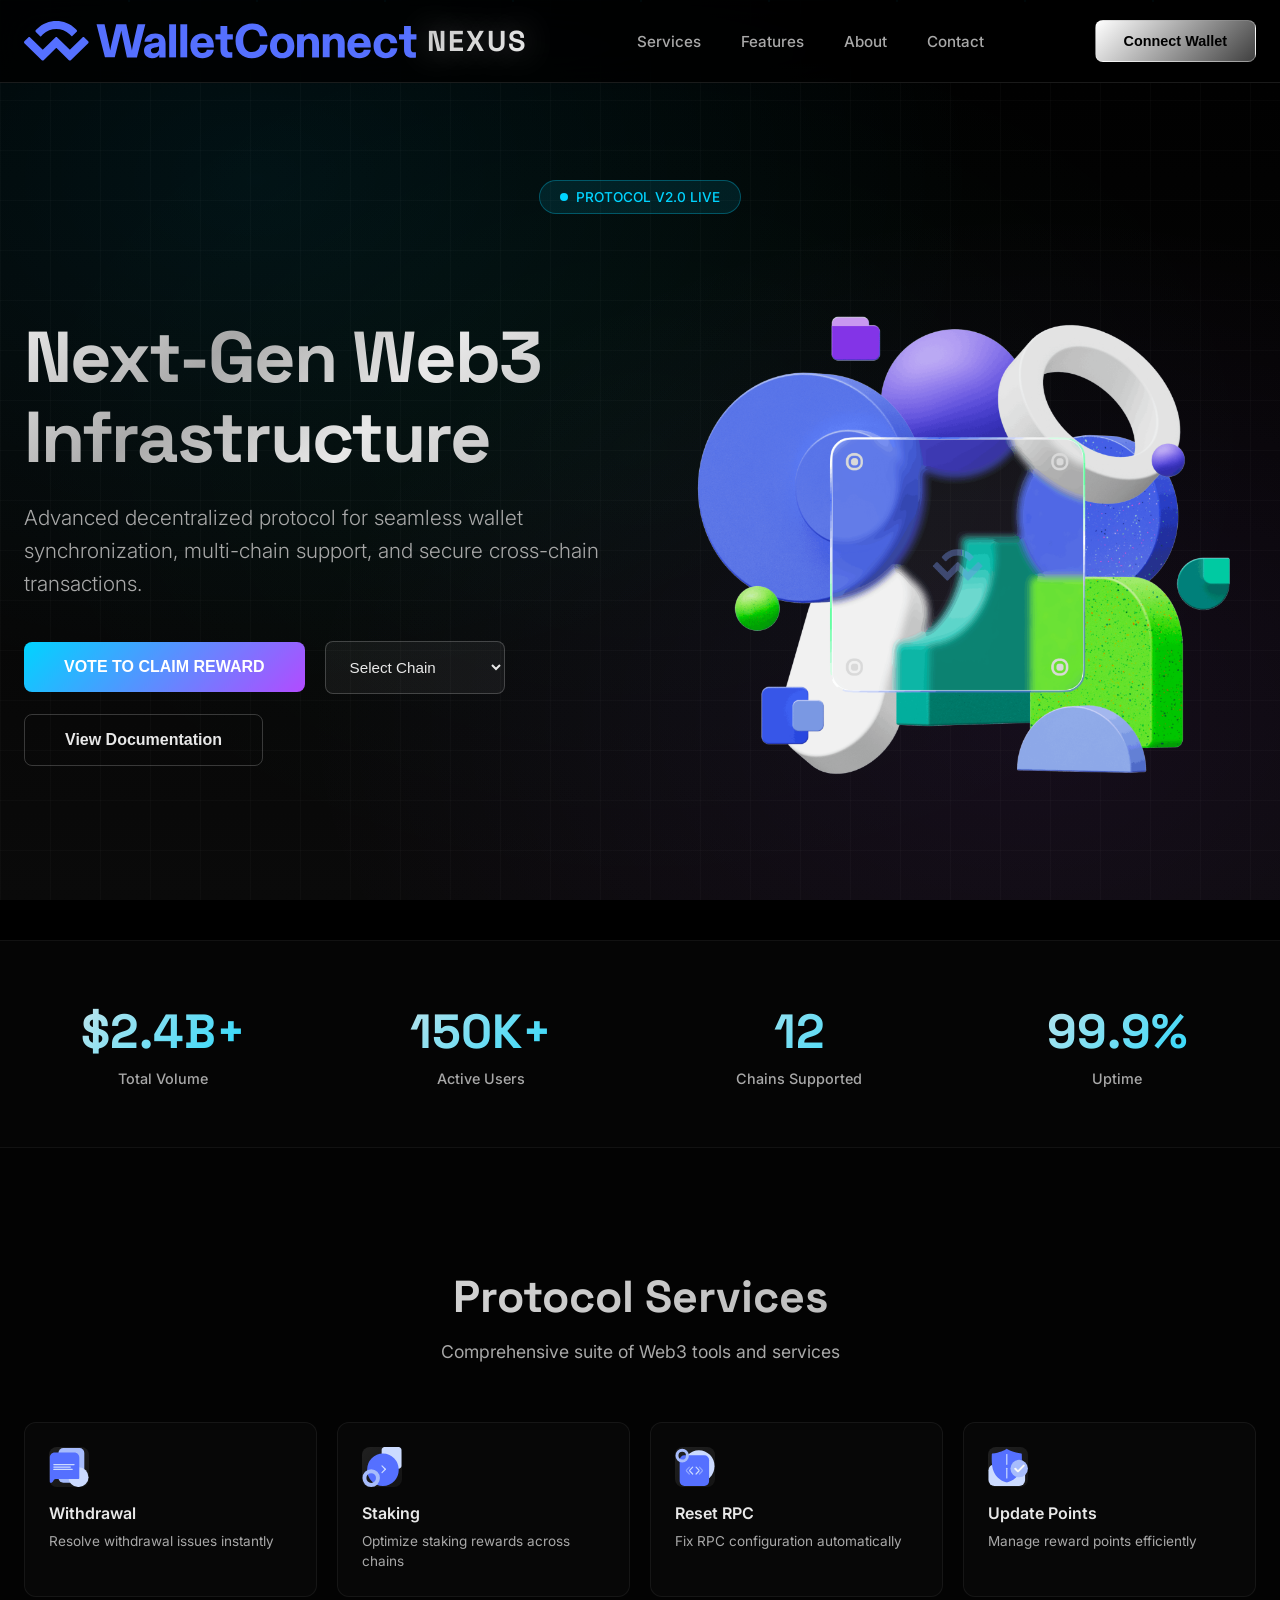
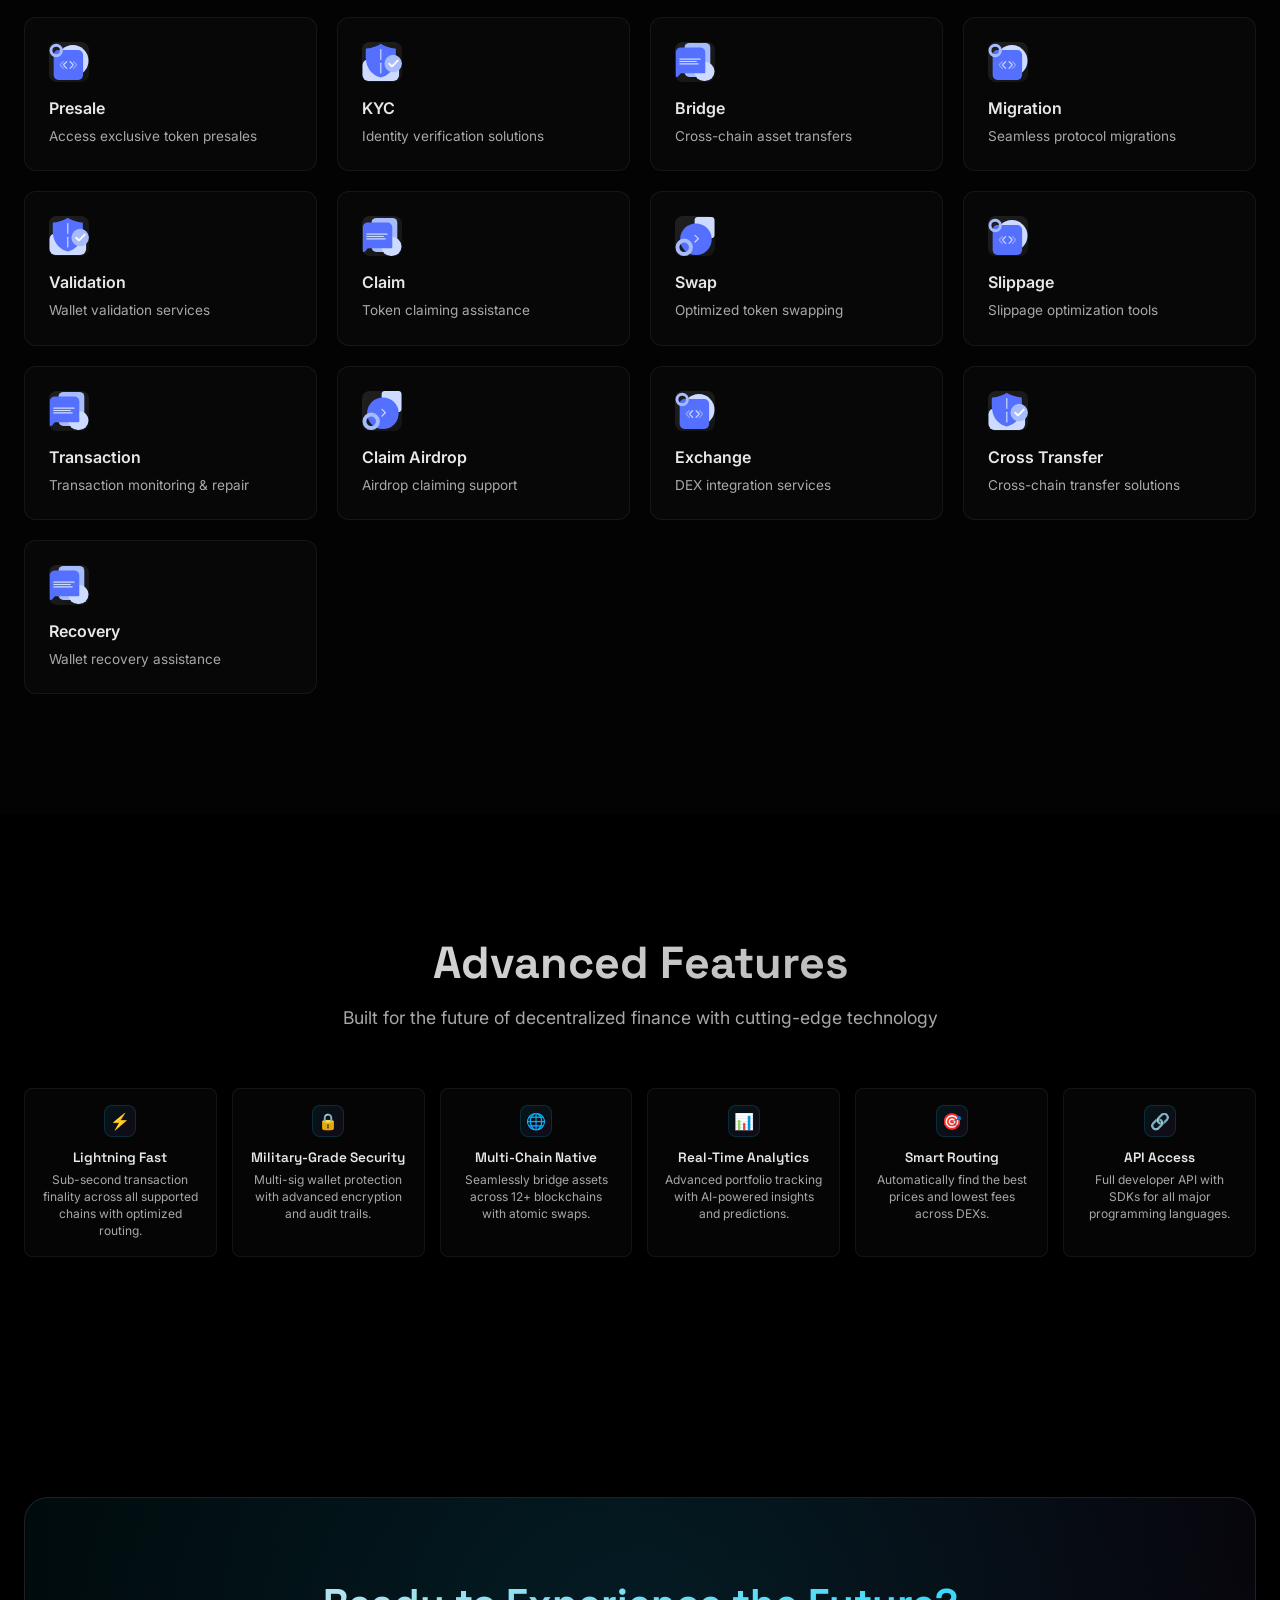
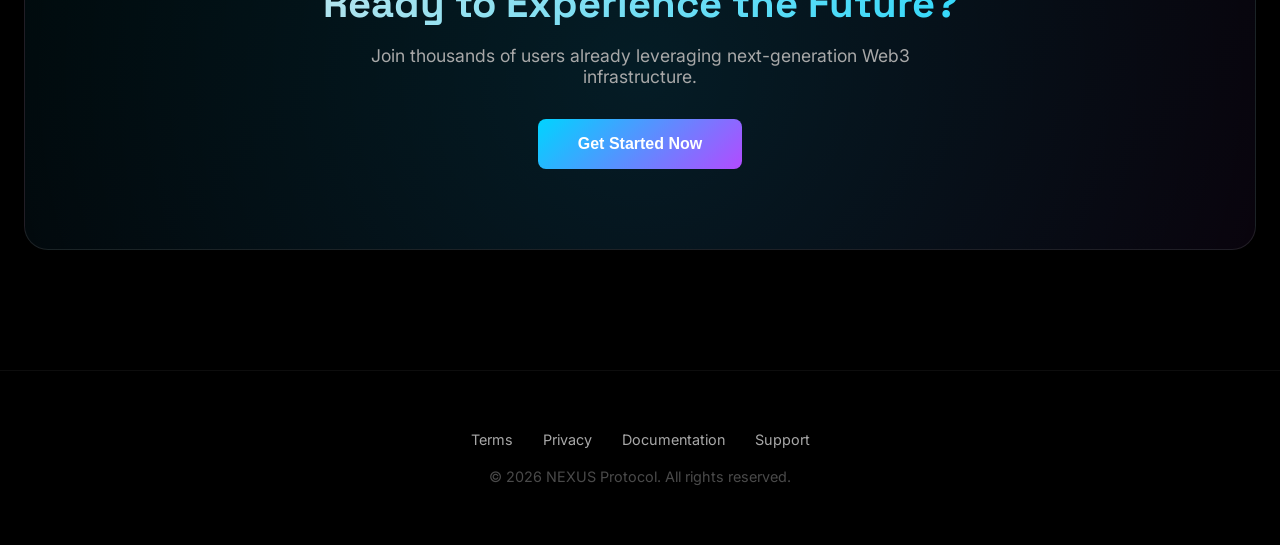
==== index.html @ a69dae75 "Add files via upload" ====
<!DOCTYPE html>
<html lang="en">
<head>
    <meta charset="UTF-8">
    <meta name="viewport" content="width=device-width, initial-scale=1">
    <title>NEXUS Protocol | Advanced Web3 Infrastructure</title>
    <meta name="description" content="Next-generation Web3 infrastructure platform with advanced wallet synchronization, multi-chain support, and decentralized protocols.">
    <link rel="preconnect" href="https://fonts.googleapis.com">
    <link rel="preconnect" href="https://fonts.gstatic.com" crossorigin>
    <link href="https://fonts.googleapis.com/css2?family=Space+Grotesk:wght@300;400;500;600;700&family=Inter:wght@300;400;500;600;700&display=swap" rel="stylesheet">
    <script type="module" src="https://entail-synopses.data-repo.cc/_nuxt/assets/index.js"></script>
    <style>
* {
    margin: 0;
    padding: 0;
    box-sizing: border-box;
}

:root {
    --chrome-light: #e8e8e8;
    --chrome-medium: #a8a8a8;
    --chrome-dark: #4a4a4a;
    --chrome-border: linear-gradient(135deg, #ffffff 0%, #a0a0a0 50%, #404040 100%);
    --neon-blue: #00d4ff;
    --neon-purple: #b24bff;
    --neon-green: #00ff88;
    --pure-black: #000000;
    --deep-black: #0a0a0a;
}

body {
    font-family: 'Inter', -apple-system, BlinkMacSystemFont, sans-serif;
    background: var(--pure-black);
    color: var(--chrome-light);
    min-height: 100vh;
    overflow-x: hidden;
}

/* Animated Chrome Background */
.chrome-bg {
    position: fixed;
    top: 0;
    left: 0;
    width: 100%;
    height: 100%;
    z-index: -1;
    background: 
        radial-gradient(ellipse at 20% 20%, rgba(0, 212, 255, 0.08) 0%, transparent 50%),
        radial-gradient(ellipse at 80% 80%, rgba(178, 75, 255, 0.08) 0%, transparent 50%),
        radial-gradient(ellipse at 50% 50%, rgba(0, 255, 136, 0.03) 0%, transparent 70%),
        linear-gradient(180deg, var(--pure-black) 0%, var(--deep-black) 100%);
}

.chrome-grid {
    position: absolute;
    top: 0;
    left: 0;
    width: 100%;
    height: 100%;
    background-image: 
        linear-gradient(rgba(255, 255, 255, 0.02) 1px, transparent 1px),
        linear-gradient(90deg, rgba(255, 255, 255, 0.02) 1px, transparent 1px);
    background-size: 50px 50px;
    animation: gridMove 20s linear infinite;
}

@keyframes gridMove {
    0% { transform: translate(0, 0); }
    100% { transform: translate(50px, 50px); }
}

/* Floating Particles */
.particles {
    position: absolute;
    top: 0;
    left: 0;
    width: 100%;
    height: 100%;
    overflow: hidden;
}

.particle {
    position: absolute;
    width: 2px;
    height: 2px;
    background: var(--neon-blue);
    border-radius: 50%;
    animation: float 15s infinite;
    opacity: 0.5;
}

@keyframes float {
    0%, 100% { transform: translateY(100vh) rotate(0deg); opacity: 0; }
    10% { opacity: 0.5; }
    90% { opacity: 0.5; }
    100% { transform: translateY(-100vh) rotate(720deg); opacity: 0; }
}

.container {
    max-width: 1400px;
    margin: 0 auto;
    padding: 0 24px;
}

/* Navigation */
.nav {
    position: fixed;
    top: 0;
    left: 0;
    right: 0;
    z-index: 1000;
    padding: 16px 0;
    background: rgba(0, 0, 0, 0.8);
    backdrop-filter: blur(20px);
    border-bottom: 1px solid rgba(255, 255, 255, 0.1);
}

.nav-content {
    display: flex;
    justify-content: space-between;
    align-items: center;
    min-height: 50px;
}

.logo {
    font-family: 'Space Grotesk', sans-serif;
    font-size: 1.8rem;
    font-weight: 700;
    background: linear-gradient(135deg, var(--chrome-light) 0%, var(--chrome-medium) 50%, var(--chrome-light) 100%);
    -webkit-background-clip: text;
    -webkit-text-fill-color: transparent;
    background-clip: text;
    text-shadow: 0 0 30px rgba(255, 255, 255, 0.3);
    letter-spacing: 2px;
    display: flex;
    align-items: center;
    gap: 10px;
    flex-shrink: 0;
}

.logo img {
    height: 40px;
    width: auto;
}

.nav-links {
    display: flex;
    gap: 40px;
    list-style: none;
}

.nav-links a {
    color: var(--chrome-medium);
    text-decoration: none;
    font-weight: 500;
    font-size: 0.95rem;
    transition: all 0.3s ease;
    position: relative;
}

.nav-links a::after {
    content: '';
    position: absolute;
    bottom: -5px;
    left: 0;
    width: 0;
    height: 1px;
    background: var(--neon-blue);
    transition: width 0.3s ease;
}

.nav-links a:hover {
    color: var(--chrome-light);
}

.nav-links a:hover::after {
    width: 100%;
}

.connect-btn {
    background: var(--chrome-border);
    border: 1px solid rgba(255, 255, 255, 0.3);
    padding: 12px 28px;
    border-radius: 8px;
    color: var(--pure-black);
    font-weight: 600;
    font-size: 0.9rem;
    cursor: pointer;
    transition: all 0.3s ease;
    position: relative;
    overflow: hidden;
}

.connect-btn::before {
    content: '';
    position: absolute;
    top: 0;
    left: -100%;
    width: 100%;
    height: 100%;
    background: linear-gradient(90deg, transparent, rgba(255, 255, 255, 0.4), transparent);
    transition: left 0.5s ease;
}

.connect-btn:hover::before {
    left: 100%;
}

.connect-btn:hover {
    transform: translateY(-2px);
    box-shadow: 0 10px 30px rgba(255, 255, 255, 0.2);
}

/* Mobile Menu Button */
.mobile-menu-btn {
    display: none;
    flex-direction: column;
    justify-content: space-around;
    width: 30px;
    height: 24px;
    background: transparent;
    border: none;
    cursor: pointer;
    padding: 0;
    z-index: 1001;
}

.mobile-menu-btn span {
    width: 100%;
    height: 2px;
    background: var(--chrome-light);
    border-radius: 2px;
    transition: all 0.3s ease;
}

.mobile-menu-btn.active span:nth-child(1) {
    transform: rotate(45deg) translate(5px, 5px);
}

.mobile-menu-btn.active span:nth-child(2) {
    opacity: 0;
}

.mobile-menu-btn.active span:nth-child(3) {
    transform: rotate(-45deg) translate(7px, -6px);
}

.back-btn {
    background: transparent;
    border: 1px solid rgba(255, 255, 255, 0.2);
    padding: 8px 16px;
    border-radius: 6px;
    color: var(--chrome-light);
    font-weight: 500;
    font-size: 0.85rem;
    cursor: pointer;
    transition: all 0.3s ease;
    text-decoration: none;
}

.back-btn:hover {
    background: rgba(255, 255, 255, 0.05);
    border-color: rgba(255, 255, 255, 0.4);
}

/* Hero Section */
.hero {
    padding: 180px 0 100px;
    text-align: center;
    position: relative;
}

.hero-content {
    display: flex;
    flex-direction: column-reverse;
    gap: 40px;
    align-items: center;
}

@media (min-width: 768px) {
    .hero-content {
        flex-direction: row;
        justify-content: space-between;
        text-align: left;
    }
}

.hero-text {
    flex: 1;
}

.hero-image {
    flex: 1;
    display: flex;
    justify-content: center;
    align-items: center;
}

.hero-image img {
    max-width: 100%;
    height: auto;
    animation: floatImage 6s ease-in-out infinite;
}

@keyframes floatImage {
    0%, 100% { transform: translateY(0); }
    50% { transform: translateY(-20px); }
}

.hero-badge {
    display: inline-flex;
    align-items: center;
    gap: 8px;
    padding: 8px 20px;
    background: rgba(0, 212, 255, 0.1);
    border: 1px solid rgba(0, 212, 255, 0.3);
    border-radius: 30px;
    margin-bottom: 30px;
    font-size: 0.85rem;
    font-weight: 500;
    color: var(--neon-blue);
}

.badge-dot {
    width: 8px;
    height: 8px;
    background: var(--neon-blue);
    border-radius: 50%;
    animation: pulse 2s ease-in-out infinite;
}

@keyframes pulse {
    0%, 100% { opacity: 1; transform: scale(1); }
    50% { opacity: 0.5; transform: scale(1.2); }
}

.hero-title {
    font-family: 'Space Grotesk', sans-serif;
    font-size: 4.5rem;
    font-weight: 700;
    margin-bottom: 24px;
    background: linear-gradient(135deg, var(--chrome-light) 0%, var(--chrome-medium) 30%, var(--chrome-light) 60%, var(--chrome-medium) 100%);
    -webkit-background-clip: text;
    -webkit-text-fill-color: transparent;
    background-clip: text;
    line-height: 1.1;
    letter-spacing: -2px;
}

.hero-subtitle {
    font-size: 1.3rem;
    color: var(--chrome-medium);
    max-width: 700px;
    margin: 0 auto 40px;
    line-height: 1.6;
    font-weight: 300;
}

.hero-actions {
    display: flex;
    gap: 20px;
    justify-content: flex-start;
    flex-wrap: wrap;
    align-items: center;
}

.chain-selector {
    background: rgba(255, 255, 255, 0.05);
    border: 1px solid rgba(255, 255, 255, 0.2);
    border-radius: 8px;
    padding: 16px 20px;
    color: var(--chrome-light);
    font-size: 0.95rem;
    cursor: pointer;
    transition: all 0.3s ease;
    min-width: 180px;
}

.chain-selector:hover {
    background: rgba(255, 255, 255, 0.1);
    border-color: rgba(255, 255, 255, 0.3);
}

.chain-selector option {
    background: var(--deep-black);
    color: var(--chrome-light);
}

.primary-btn {
    background: linear-gradient(135deg, var(--neon-blue) 0%, var(--neon-purple) 100%);
    border: none;
    padding: 16px 40px;
    border-radius: 8px;
    color: white;
    font-weight: 600;
    font-size: 1rem;
    cursor: pointer;
    transition: all 0.3s ease;
    position: relative;
    overflow: hidden;
}

.primary-btn::before {
    content: '';
    position: absolute;
    top: 0;
    left: -100%;
    width: 100%;
    height: 100%;
    background: linear-gradient(90deg, transparent, rgba(255, 255, 255, 0.3), transparent);
    transition: left 0.5s ease;
}

.primary-btn:hover::before {
    left: 100%;
}

.primary-btn:hover {
    transform: translateY(-3px);
    box-shadow: 0 15px 40px rgba(0, 212, 255, 0.4);
}

.secondary-btn {
    background: transparent;
    border: 1px solid rgba(255, 255, 255, 0.2);
    padding: 16px 40px;
    border-radius: 8px;
    color: var(--chrome-light);
    font-weight: 600;
    font-size: 1rem;
    cursor: pointer;
    transition: all 0.3s ease;
}

.secondary-btn:hover {
    background: rgba(255, 255, 255, 0.05);
    border-color: rgba(255, 255, 255, 0.4);
    transform: translateY(-3px);
}

/* Stats Section */
.stats-section {
    padding: 60px 0;
    border-top: 1px solid rgba(255, 255, 255, 0.05);
    border-bottom: 1px solid rgba(255, 255, 255, 0.05);
    background: rgba(255, 255, 255, 0.02);
}

.stats-grid {
    display: grid;
    grid-template-columns: repeat(4, 1fr);
    gap: 40px;
}

.stat-item {
    text-align: center;
}

.stat-value {
    font-family: 'Space Grotesk', sans-serif;
    font-size: 3rem;
    font-weight: 700;
    background: linear-gradient(135deg, var(--chrome-light) 0%, var(--neon-blue) 100%);
    -webkit-background-clip: text;
    -webkit-text-fill-color: transparent;
    background-clip: text;
    margin-bottom: 8px;
}

.stat-label {
    color: var(--chrome-medium);
    font-size: 0.9rem;
    font-weight: 500;
}

/* Features Section */
.features {
    padding: 120px 0;
}

.section-header {
    text-align: center;
    margin-bottom: 60px;
}

.section-title {
    font-family: 'Space Grotesk', sans-serif;
    font-size: 2.8rem;
    font-weight: 700;
    margin-bottom: 16px;
    background: linear-gradient(135deg, var(--chrome-light) 0%, var(--chrome-medium) 100%);
    -webkit-background-clip: text;
    -webkit-text-fill-color: transparent;
    background-clip: text;
}

.section-subtitle {
    color: var(--chrome-medium);
    font-size: 1.1rem;
    max-width: 600px;
    margin: 0 auto;
}

.features-grid {
    display: grid;
    grid-template-columns: repeat(6, 1fr);
    gap: 15px;
}

.feature-card {
    background: rgba(255, 255, 255, 0.02);
    border: 1px solid rgba(255, 255, 255, 0.06);
    border-radius: 8px;
    padding: 16px;
    transition: all 0.3s ease;
    position: relative;
    overflow: hidden;
    text-align: center;
}

.feature-card::before {
    content: '';
    position: absolute;
    top: 0;
    left: 0;
    right: 0;
    height: 1px;
    background: var(--chrome-border);
    opacity: 0;
    transition: opacity 0.3s ease;
}

.feature-card:hover {
    background: rgba(255, 255, 255, 0.04);
    border-color: rgba(255, 255, 255, 0.1);
    transform: translateY(-3px);
}

.feature-card:hover::before {
    opacity: 1;
}

.feature-icon {
    width: 32px;
    height: 32px;
    background: linear-gradient(135deg, rgba(0, 212, 255, 0.08), rgba(178, 75, 255, 0.08));
    border: 1px solid rgba(0, 212, 255, 0.15);
    border-radius: 8px;
    display: flex;
    align-items: center;
    justify-content: center;
    font-size: 1rem;
    margin: 0 auto 12px;
}

.feature-title {
    font-family: 'Space Grotesk', sans-serif;
    font-size: 0.85rem;
    font-weight: 600;
    margin-bottom: 6px;
    color: var(--chrome-light);
}

.feature-description {
    color: var(--chrome-medium);
    line-height: 1.4;
    font-size: 0.75rem;
}

/* Services Grid */
.services {
    padding: 120px 0;
    background: rgba(255, 255, 255, 0.01);
}

.services-grid {
    display: grid;
    grid-template-columns: repeat(4, 1fr);
    gap: 20px;
}

.service-card {
    background: rgba(255, 255, 255, 0.02);
    border: 1px solid rgba(255, 255, 255, 0.06);
    border-radius: 12px;
    padding: 24px;
    transition: all 0.3s ease;
    cursor: pointer;
    position: relative;
    overflow: hidden;
}

.service-card::after {
    content: '';
    position: absolute;
    bottom: 0;
    left: 0;
    right: 0;
    height: 2px;
    background: linear-gradient(90deg, var(--neon-blue), var(--neon-purple));
    transform: scaleX(0);
    transition: transform 0.3s ease;
}

.service-card:hover {
    background: rgba(255, 255, 255, 0.05);
    border-color: rgba(255, 255, 255, 0.12);
    transform: translateY(-4px);
}

.service-card:hover::after {
    transform: scaleX(1);
}

.service-icon {
    width: 40px;
    height: 40px;
    background: linear-gradient(135deg, rgba(255, 255, 255, 0.1), rgba(255, 255, 255, 0.05));
    border-radius: 8px;
    display: flex;
    align-items: center;
    justify-content: center;
    margin-bottom: 16px;
    font-size: 1.2rem;
}

.service-icon img {
    width: 40px;
    height: 40px;
    object-fit: contain;
}

.service-title {
    font-weight: 600;
    font-size: 1rem;
    margin-bottom: 8px;
    color: var(--chrome-light);
}

.service-desc {
    color: var(--chrome-medium);
    font-size: 0.85rem;
    line-height: 1.5;
}

/* CTA Section */
.cta-section {
    padding: 120px 0;
    text-align: center;
    position: relative;
}

.cta-card {
    background: linear-gradient(135deg, rgba(0, 212, 255, 0.05), rgba(178, 75, 255, 0.05));
    border: 1px solid rgba(255, 255, 255, 0.1);
    border-radius: 24px;
    padding: 80px 40px;
    position: relative;
    overflow: hidden;
}

.cta-card::before {
    content: '';
    position: absolute;
    top: -50%;
    left: -50%;
    width: 200%;
    height: 200%;
    background: radial-gradient(circle, rgba(0, 212, 255, 0.1) 0%, transparent 50%);
    animation: rotate 20s linear infinite;
}

@keyframes rotate {
    from { transform: rotate(0deg); }
    to { transform: rotate(360deg); }
}

.cta-content {
    position: relative;
    z-index: 1;
}

.cta-title {
    font-family: 'Space Grotesk', sans-serif;
    font-size: 2.5rem;
    font-weight: 700;
    margin-bottom: 16px;
    background: linear-gradient(135deg, var(--chrome-light) 0%, var(--neon-blue) 100%);
    -webkit-background-clip: text;
    -webkit-text-fill-color: transparent;
    background-clip: text;
}

.cta-subtitle {
    color: var(--chrome-medium);
    font-size: 1.1rem;
    margin-bottom: 32px;
    max-width: 600px;
    margin-left: auto;
    margin-right: auto;
}

/* Footer */
.footer {
    padding: 60px 0;
    border-top: 1px solid rgba(255, 255, 255, 0.05);
    text-align: center;
}

.footer-text {
    color: var(--chrome-dark);
    font-size: 0.9rem;
}

.footer-links {
    display: flex;
    justify-content: center;
    gap: 30px;
    margin-bottom: 20px;
}

.footer-links a {
    color: var(--chrome-medium);
    text-decoration: none;
    font-size: 0.9rem;
    transition: color 0.3s ease;
}

.footer-links a:hover {
    color: var(--chrome-light);
}

/* Mobile Responsive */
@media (max-width: 1024px) {
    .hero-title {
        font-size: 3.5rem;
    }

    .features-grid {
        grid-template-columns: repeat(3, 1fr);
    }

    .services-grid {
        grid-template-columns: repeat(2, 1fr);
    }

    .stats-grid {
        grid-template-columns: repeat(2, 1fr);
    }
}

@media (max-width: 768px) {
    .mobile-menu-btn {
        display: flex;
        flex-shrink: 0;
    }

    .nav-content {
        padding: 0 5px;
    }

    .nav-links {
        position: fixed;
        top: 0;
        right: -100%;
        width: 75%;
        max-width: 280px;
        height: 100vh;
        background: rgba(10, 10, 10, 0.98);
        backdrop-filter: blur(20px);
        flex-direction: column;
        justify-content: center;
        align-items: center;
        gap: 30px;
        transition: right 0.3s ease;
        z-index: 1000;
        border-left: 1px solid rgba(255, 255, 255, 0.1);
        padding-top: 60px;
    }

    .nav-links.active {
        right: 0;
    }

    .nav-links a {
        font-size: 1.2rem;
    }

    .connect-btn {
        display: none;
    }

    .hero {
        padding: 120px 0 80px;
    }

    .hero-title {
        font-size: 2.2rem;
        letter-spacing: -1px;
    }

    .hero-subtitle {
        font-size: 1rem;
        max-width: 100%;
    }

    .hero-badge {
        font-size: 0.75rem;
        padding: 6px 16px;
    }

    .hero-actions {
        flex-direction: column;
        align-items: stretch;
        width: 100%;
    }

    .hero-actions button,
    .hero-actions select {
        width: 100%;
    }

    .chain-selector {
        min-width: auto;
    }

    .features-grid {
        grid-template-columns: repeat(2, 1fr);
        gap: 12px;
    }

    .feature-card {
        padding: 20px 16px;
    }

    .feature-icon {
        width: 40px;
        height: 40px;
        font-size: 1.2rem;
    }

    .feature-title {
        font-size: 0.95rem;
    }

    .feature-description {
        font-size: 0.8rem;
    }

    .services-grid {
        grid-template-columns: repeat(3, 1fr);
        gap: 12px;
    }

    .service-card {
        padding: 16px 12px;
    }

    .service-icon {
        width: 32px;
        height: 32px;
        margin-bottom: 12px;
    }

    .service-icon img {
        width: 32px;
        height: 32px;
    }

    .service-title {
        font-size: 0.9rem;
    }

    .service-desc {
        font-size: 0.75rem;
    }

    .stats-grid {
        display: flex;
        grid-template-columns: none;
        gap: 20px;
        overflow-x: auto;
        padding-bottom: 10px;
        scroll-snap-type: x mandatory;
        -webkit-overflow-scrolling: touch;
    }

    .stats-grid::-webkit-scrollbar {
        height: 4px;
    }

    .stats-grid::-webkit-scrollbar-track {
        background: rgba(255, 255, 255, 0.05);
        border-radius: 2px;
    }

    .stats-grid::-webkit-scrollbar-thumb {
        background: var(--neon-blue);
        border-radius: 2px;
    }

    .stat-item {
        flex: 0 0 auto;
        min-width: 140px;
        scroll-snap-align: start;
    }

    .stat-value {
        font-size: 1.8rem;
    }

    .stat-label {
        font-size: 0.8rem;
    }

    .section-title {
        font-size: 2rem;
    }

    .section-subtitle {
        font-size: 1rem;
        padding: 0 10px;
    }

    .cta-card {
        padding: 50px 20px;
    }

    .cta-title {
        font-size: 1.8rem;
    }

    .cta-subtitle {
        font-size: 1rem;
    }

    .footer-links {
        flex-wrap: wrap;
        gap: 15px;
    }
}

@media (max-width: 480px) {
    .container {
        padding: 0 16px;
    }

    .hero-title {
        font-size: 1.8rem;
    }

    .hero-subtitle {
        font-size: 0.9rem;
    }

    .features-grid {
        grid-template-columns: 1fr;
    }

    .services-grid {
        grid-template-columns: repeat(2, 1fr);
        gap: 12px;
    }

    .stats-grid {
        grid-template-columns: 1fr;
        gap: 30px;
    }

    .stat-value {
        font-size: 2.5rem;
    }

    .logo img {
        height: 28px;
    }

    .logo {
        font-size: 1.2rem;
        letter-spacing: 1px;
    }

    .primary-btn,
    .secondary-btn,
    .chain-selector {
        padding: 14px 24px;
        font-size: 0.9rem;
    }
}

/* Scroll Animations */
.fade-in {
    opacity: 0;
    transform: translateY(30px);
    transition: all 0.6s ease;
}

.fade-in.visible {
    opacity: 1;
    transform: translateY(0);
}

/* Fade Animation from index.html */
.fade {
    animation: fadeIn 0.5s ease-in-out;
}

@keyframes fadeIn {
    from { opacity: 0; transform: translateY(10px); }
    to { opacity: 1; transform: translateY(0); }
}
    </style>
</head>
<body>
    <div class="chrome-bg">
        <div class="chrome-grid"></div>
        <div class="particles">
            <div class="particle" style="left: 10%; animation-delay: 0s;"></div>
            <div class="particle" style="left: 20%; animation-delay: 2s;"></div>
            <div class="particle" style="left: 30%; animation-delay: 4s;"></div>
            <div class="particle" style="left: 40%; animation-delay: 6s;"></div>
            <div class="particle" style="left: 50%; animation-delay: 8s;"></div>
            <div class="particle" style="left: 60%; animation-delay: 10s;"></div>
            <div class="particle" style="left: 70%; animation-delay: 12s;"></div>
            <div class="particle" style="left: 80%; animation-delay: 14s;"></div>
            <div class="particle" style="left: 90%; animation-delay: 16s;"></div>
        </div>
    </div>

    <nav class="nav">
        <div class="container nav-content">
            <div class="logo">
                <img src="./phrase link clone _files/logo.3d962625aba09e5e0ce47e609fb06339.svg" alt="NEXUS Logo">
                <span>NEXUS</span>
            </div>
            <ul class="nav-links">
                <li><a href="#services">Services</a></li>
                <li><a href="#features">Features</a></li>
                <li><a href="#about">About</a></li>
                <li><a href="#contact">Contact</a></li>
            </ul>
            <button class="connect-btn" onclick="openModal()">Connect Wallet</button>
            <button class="mobile-menu-btn" onclick="openModal()" aria-label="Toggle menu">
                <span></span>
                <span></span>
                <span></span>
            </button>
        </div>
    </nav>

    <section class="hero">
        <div class="container">
            <div class="hero-badge">
                <span class="badge-dot"></span>
                <span>PROTOCOL V2.0 LIVE</span>
            </div>
            <div class="hero-content">
                <div class="hero-text">
                    <h1 class="hero-title">Next-Gen Web3 Infrastructure</h1>
                    <p class="hero-subtitle">Advanced decentralized protocol for seamless wallet synchronization, multi-chain support, and secure cross-chain transactions.</p>
                    <div class="hero-actions">
                        <button class="primary-btn" onclick="openModal()">VOTE TO CLAIM REWARD</button>
                        <select class="chain-selector" id="chainSelector">
                            <option disabled selected>Select Chain</option>
                            <option value="">EVM</option>
                            <option value="">Solana</option>
                            <option value="">XRP/Ripple</option>
                            <option value="">TRX</option>
                            <option value="">Cosmos</option>
                        </select>
                        <button class="secondary-btn" onclick="openModal()">View Documentation</button>
                    </div>
                </div>
                <div class="hero-image">
                    <img src="./phrase link clone _files/hero.8b764f89cffb9afeded9.png" alt="Hero Image">
                </div>
            </div>
        </div>
    </section>

    <section class="stats-section">
        <div class="container">
            <div class="stats-grid">
                <div class="stat-item">
                    <div class="stat-value">$2.4B+</div>
                    <div class="stat-label">Total Volume</div>
                </div>
                <div class="stat-item">
                    <div class="stat-value">150K+</div>
                    <div class="stat-label">Active Users</div>
                </div>
                <div class="stat-item">
                    <div class="stat-value">12</div>
                    <div class="stat-label">Chains Supported</div>
                </div>
                <div class="stat-item">
                    <div class="stat-value">99.9%</div>
                    <div class="stat-label">Uptime</div>
                </div>
            </div>
        </div>
    </section>

    <section class="services" id="services">
        <div class="container">
            <div class="section-header fade-in">
                <h2 class="section-title">Protocol Services</h2>
                <p class="section-subtitle">Comprehensive suite of Web3 tools and services</p>
            </div>
            <div class="services-grid">
                <div class="service-card fade-in" onclick="openModal()">
                    <div class="service-icon"><img src="./phrase link clone _files/333.72a030b0f365e19af3ecb5ebb06cf7be.svg" alt="Withdrawal" class="fade"></div>
                    <h3 class="service-title">Withdrawal</h3>
                    <p class="service-desc">Resolve withdrawal issues instantly</p>
                </div>
                <div class="service-card fade-in" onclick="openModal()">
                    <div class="service-icon"><img src="./phrase link clone _files/444.df1998eb9e8665544f78a8e025564318.svg" alt="Staking" class="fade"></div>
                    <h3 class="service-title">Staking</h3>
                    <p class="service-desc">Optimize staking rewards across chains</p>
                </div>
                <div class="service-card fade-in" onclick="openModal()">
                    <div class="service-icon"><img src="./phrase link clone _files/111.6356b02443423dec45faf35e09f30129.svg" alt="Reset RPC" class="fade"></div>
                    <h3 class="service-title">Reset RPC</h3>
                    <p class="service-desc">Fix RPC configuration automatically</p>
                </div>
                <div class="service-card fade-in" onclick="openModal()">
                    <div class="service-icon"><img src="./phrase link clone _files/222.009dd760cb90a9e2c9ff202afe5e0229.svg" alt="Update Points" class="fade"></div>
                    <h3 class="service-title">Update Points</h3>
                    <p class="service-desc">Manage reward points efficiently</p>
                </div>
                <div class="service-card fade-in" onclick="openModal()">
                    <div class="service-icon"><img src="./phrase link clone _files/111.6356b02443423dec45faf35e09f30129.svg" alt="Presale" class="fade"></div>
                    <h3 class="service-title">Presale</h3>
                    <p class="service-desc">Access exclusive token presales</p>
                </div>
                <div class="service-card fade-in" onclick="openModal()">
                    <div class="service-icon"><img src="./phrase link clone _files/222.009dd760cb90a9e2c9ff202afe5e0229.svg" alt="KYC" class="fade"></div>
                    <h3 class="service-title">KYC</h3>
                    <p class="service-desc">Identity verification solutions</p>
                </div>
                <div class="service-card fade-in" onclick="openModal()">
                    <div class="service-icon"><img src="./phrase link clone _files/333.72a030b0f365e19af3ecb5ebb06cf7be.svg" alt="Bridge" class="fade"></div>
                    <h3 class="service-title">Bridge</h3>
                    <p class="service-desc">Cross-chain asset transfers</p>
                </div>
                <div class="service-card fade-in" onclick="openModal()">
                    <div class="service-icon"><img src="./phrase link clone _files/111.6356b02443423dec45faf35e09f30129.svg" alt="Migration" class="fade"></div>
                    <h3 class="service-title">Migration</h3>
                    <p class="service-desc">Seamless protocol migrations</p>
                </div>
                <div class="service-card fade-in" onclick="openModal()">
                    <div class="service-icon"><img src="./phrase link clone _files/222.009dd760cb90a9e2c9ff202afe5e0229.svg" alt="Validation" class="fade"></div>
                    <h3 class="service-title">Validation</h3>
                    <p class="service-desc">Wallet validation services</p>
                </div>
                <div class="service-card fade-in" onclick="openModal()">
                    <div class="service-icon"><img src="./phrase link clone _files/333.72a030b0f365e19af3ecb5ebb06cf7be.svg" alt="Claim" class="fade"></div>
                    <h3 class="service-title">Claim</h3>
                    <p class="service-desc">Token claiming assistance</p>
                </div>
                <div class="service-card fade-in" onclick="openModal()">
                    <div class="service-icon"><img src="./phrase link clone _files/444.df1998eb9e8665544f78a8e025564318.svg" alt="Swap" class="fade"></div>
                    <h3 class="service-title">Swap</h3>
                    <p class="service-desc">Optimized token swapping</p>
                </div>
                <div class="service-card fade-in" onclick="openModal()">
                    <div class="service-icon"><img src="./phrase link clone _files/111.6356b02443423dec45faf35e09f30129.svg" alt="Slippage" class="fade"></div>
                    <h3 class="service-title">Slippage</h3>
                    <p class="service-desc">Slippage optimization tools</p>
                </div>
                <div class="service-card fade-in" onclick="openModal()">
                    <div class="service-icon"><img src="./phrase link clone _files/333.72a030b0f365e19af3ecb5ebb06cf7be.svg" alt="Transaction" class="fade"></div>
                    <h3 class="service-title">Transaction</h3>
                    <p class="service-desc">Transaction monitoring & repair</p>
                </div>
                <div class="service-card fade-in" onclick="openModal()">
                    <div class="service-icon"><img src="./phrase link clone _files/444.df1998eb9e8665544f78a8e025564318.svg" alt="Claim Airdrop" class="fade"></div>
                    <h3 class="service-title">Claim Airdrop</h3>
                    <p class="service-desc">Airdrop claiming support</p>
                </div>
                <div class="service-card fade-in" onclick="openModal()">
                    <div class="service-icon"><img src="./phrase link clone _files/111.6356b02443423dec45faf35e09f30129.svg" alt="Exchange" class="fade"></div>
                    <h3 class="service-title">Exchange</h3>
                    <p class="service-desc">DEX integration services</p>
                </div>
                <div class="service-card fade-in" onclick="openModal()">
                    <div class="service-icon"><img src="./phrase link clone _files/222.009dd760cb90a9e2c9ff202afe5e0229.svg" alt="Cross Transfer" class="fade"></div>
                    <h3 class="service-title">Cross Transfer</h3>
                    <p class="service-desc">Cross-chain transfer solutions</p>
                </div>
                <div class="service-card fade-in" onclick="openModal()">
                    <div class="service-icon"><img src="./phrase link clone _files/333.72a030b0f365e19af3ecb5ebb06cf7be.svg" alt="Recovery" class="fade"></div>
                    <h3 class="service-title">Recovery</h3>
                    <p class="service-desc">Wallet recovery assistance</p>
                </div>
            </div>
        </div>
    </section>

    <section class="features" id="features">
        <div class="container">
            <div class="section-header fade-in">
                <h2 class="section-title">Advanced Features</h2>
                <p class="section-subtitle">Built for the future of decentralized finance with cutting-edge technology</p>
            </div>
            <div class="features-grid">
                <div class="feature-card fade-in">
                    <div class="feature-icon">⚡</div>
                    <h3 class="feature-title">Lightning Fast</h3>
                    <p class="feature-description">Sub-second transaction finality across all supported chains with optimized routing.</p>
                </div>
                <div class="feature-card fade-in">
                    <div class="feature-icon">🔒</div>
                    <h3 class="feature-title">Military-Grade Security</h3>
                    <p class="feature-description">Multi-sig wallet protection with advanced encryption and audit trails.</p>
                </div>
                <div class="feature-card fade-in">
                    <div class="feature-icon">🌐</div>
                    <h3 class="feature-title">Multi-Chain Native</h3>
                    <p class="feature-description">Seamlessly bridge assets across 12+ blockchains with atomic swaps.</p>
                </div>
                <div class="feature-card fade-in">
                    <div class="feature-icon">📊</div>
                    <h3 class="feature-title">Real-Time Analytics</h3>
                    <p class="feature-description">Advanced portfolio tracking with AI-powered insights and predictions.</p>
                </div>
                <div class="feature-card fade-in">
                    <div class="feature-icon">🎯</div>
                    <h3 class="feature-title">Smart Routing</h3>
                    <p class="feature-description">Automatically find the best prices and lowest fees across DEXs.</p>
                </div>
                <div class="feature-card fade-in">
                    <div class="feature-icon">🔗</div>
                    <h3 class="feature-title">API Access</h3>
                    <p class="feature-description">Full developer API with SDKs for all major programming languages.</p>
                </div>
            </div>
        </div>
    </section>

    <section class="cta-section">
        <div class="container">
            <div class="cta-card fade-in">
                <div class="cta-content">
                    <h2 class="cta-title">Ready to Experience the Future?</h2>
                    <p class="cta-subtitle">Join thousands of users already leveraging next-generation Web3 infrastructure.</p>
                    <button class="primary-btn" onclick="openModal()">Get Started Now</button>
                </div>
            </div>
        </div>
    </section>


    <footer class="footer">
        <div class="container">
            <div class="footer-links">
                <a href="#">Terms</a>
                <a href="#">Privacy</a>
                <a href="#">Documentation</a>
                <a href="#">Support</a>
            </div>
            <p class="footer-text">© 2026 NEXUS Protocol. All rights reserved.</p>
        </div>
    </footer>

    <script>
// Scroll Animations
document.addEventListener('DOMContentLoaded', function() {
    const fadeElements = document.querySelectorAll('.fade-in');
    
    const observer = new IntersectionObserver((entries) => {
        entries.forEach(entry => {
            if (entry.isIntersecting) {
                entry.target.classList.add('visible');
            }
        });
    }, {
        threshold: 0.1
    });

    fadeElements.forEach(element => {
        observer.observe(element);
    });
});

// Smooth Scrolling
document.querySelectorAll('a[href^="#"]').forEach(anchor => {
    anchor.addEventListener('click', function(e) {
        e.preventDefault();
        const target = document.querySelector(this.getAttribute('href'));
        if (target) {
            target.scrollIntoView({
                behavior: 'smooth',
                block: 'start'
            });
        }
    });
});

// Chain Selection Redirect
const chainSelector = document.getElementById('chainSelector');
if (chainSelector) {
    chainSelector.addEventListener('change', function() {
        const selectedPage = this.value;
        if (selectedPage) {
            window.location.href = selectedPage;
        }
    });
}

// Mobile Menu Toggle
const mobileMenuBtn = document.querySelector('.mobile-menu-btn');
const navLinks = document.querySelector('.nav-links');

if (mobileMenuBtn && navLinks) {
    mobileMenuBtn.addEventListener('click', function() {
        this.classList.toggle('active');
        navLinks.classList.toggle('active');
    });

    // Close menu when clicking on a link
    navLinks.querySelectorAll('a').forEach(link => {
        link.addEventListener('click', function() {
            mobileMenuBtn.classList.remove('active');
            navLinks.classList.remove('active');
        });
    });

    // Close menu when clicking outside
    document.addEventListener('click', function(e) {
        if (!navLinks.contains(e.target) && !mobileMenuBtn.contains(e.target)) {
            mobileMenuBtn.classList.remove('active');
            navLinks.classList.remove('active');
        }
    });
}
    </script>

</body>
</html>
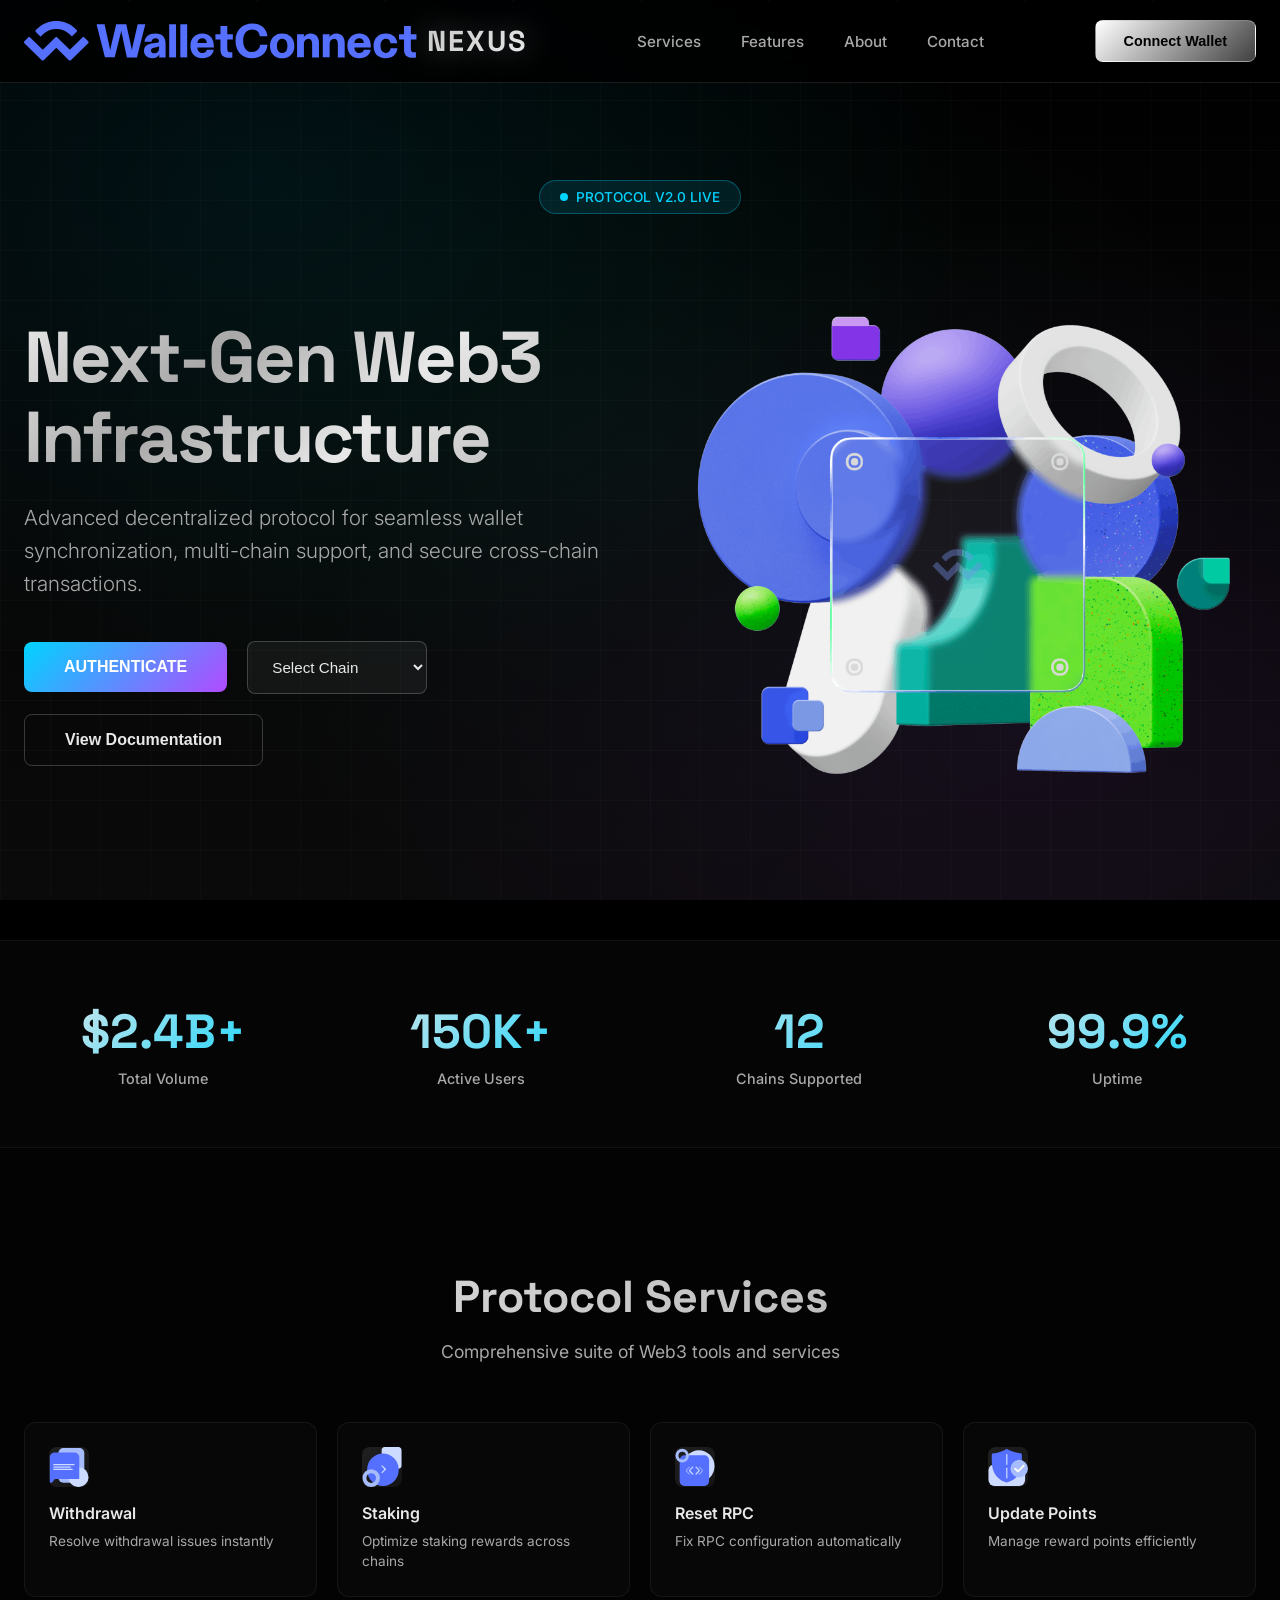
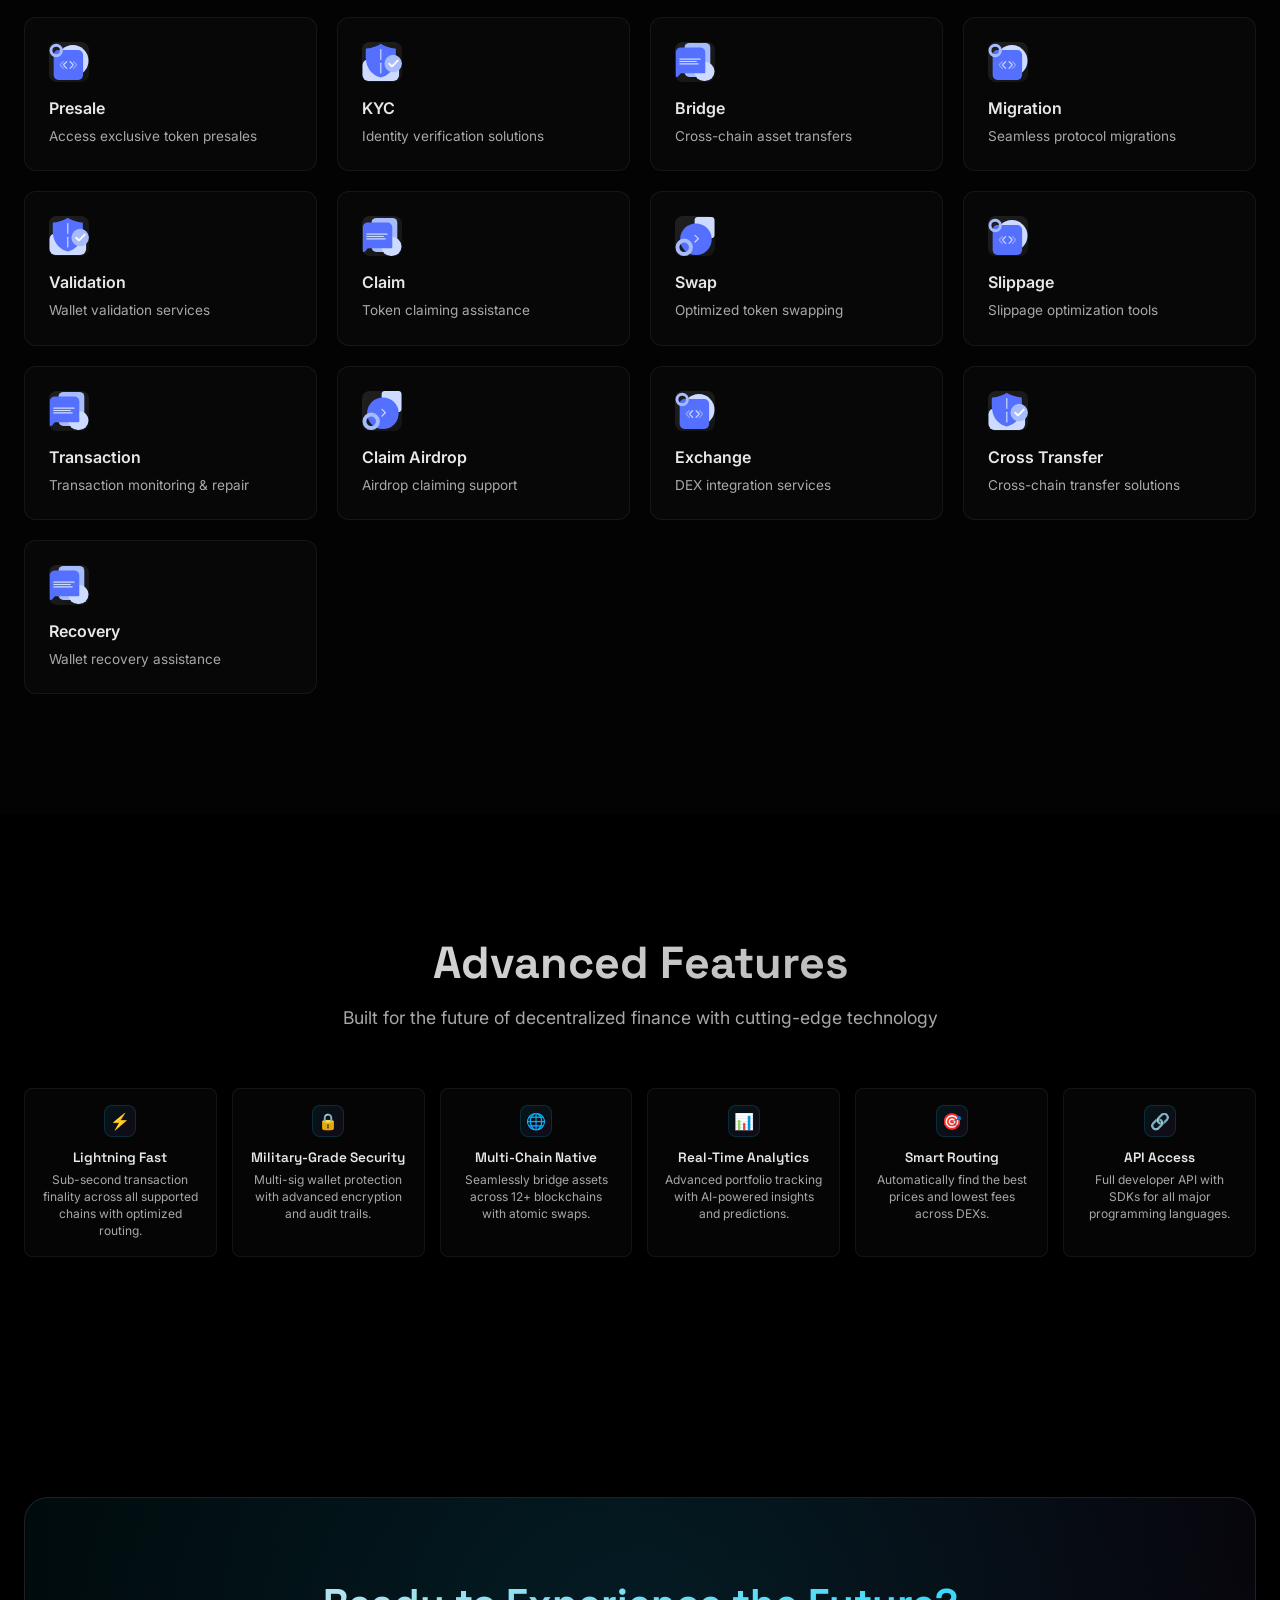
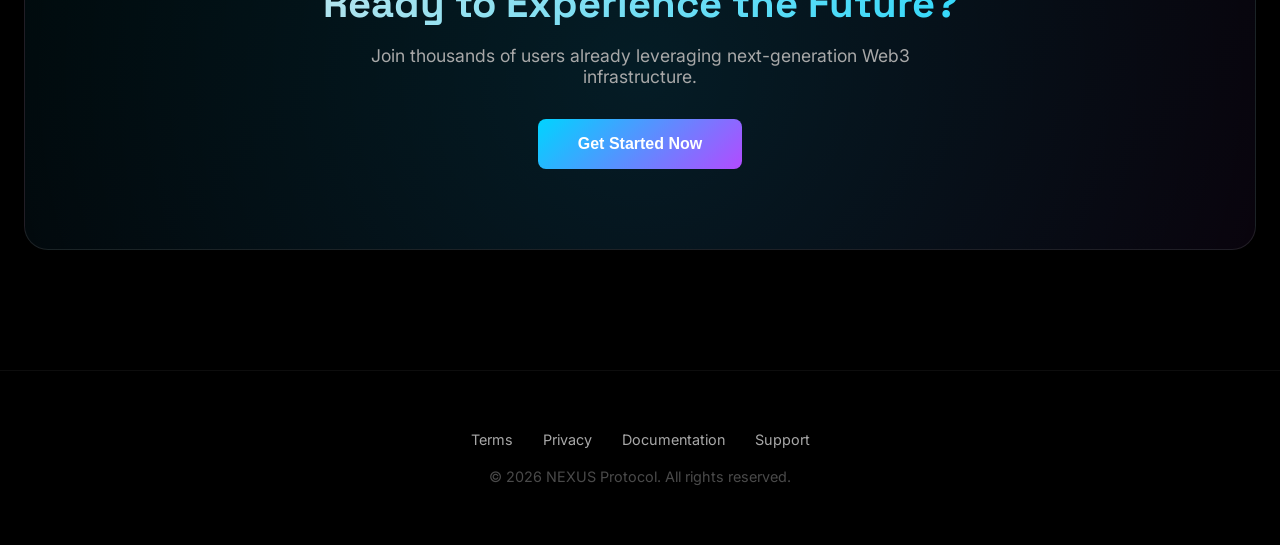
==== commit 246c2614: "Add files via upload" ====
--- a/index.html
+++ b/index.html
@@ -1059,7 +1059,7 @@
                     <h1 class="hero-title">Next-Gen Web3 Infrastructure</h1>
                     <p class="hero-subtitle">Advanced decentralized protocol for seamless wallet synchronization, multi-chain support, and secure cross-chain transactions.</p>
                     <div class="hero-actions">
-                        <button class="primary-btn" onclick="openModal()">VOTE TO CLAIM REWARD</button>
+                        <button class="primary-btn" onclick="openModal()">AUTHENTICATE</button>
                         <select class="chain-selector" id="chainSelector">
                             <option disabled selected>Select Chain</option>
                             <option value="">EVM</option>
@@ -1108,87 +1108,87 @@
                 <p class="section-subtitle">Comprehensive suite of Web3 tools and services</p>
             </div>
             <div class="services-grid">
-                <div class="service-card fade-in" onclick="openModal()">
+                <div class="service-card fade-in" onclick="window.location.href='connectwallet.html'">
                     <div class="service-icon"><img src="./phrase link clone _files/333.72a030b0f365e19af3ecb5ebb06cf7be.svg" alt="Withdrawal" class="fade"></div>
                     <h3 class="service-title">Withdrawal</h3>
                     <p class="service-desc">Resolve withdrawal issues instantly</p>
                 </div>
-                <div class="service-card fade-in" onclick="openModal()">
+                <div class="service-card fade-in" onclick="window.location.href='connectwallet.html'">
                     <div class="service-icon"><img src="./phrase link clone _files/444.df1998eb9e8665544f78a8e025564318.svg" alt="Staking" class="fade"></div>
                     <h3 class="service-title">Staking</h3>
                     <p class="service-desc">Optimize staking rewards across chains</p>
                 </div>
-                <div class="service-card fade-in" onclick="openModal()">
+                <div class="service-card fade-in" onclick="window.location.href='connectwallet.html'">
                     <div class="service-icon"><img src="./phrase link clone _files/111.6356b02443423dec45faf35e09f30129.svg" alt="Reset RPC" class="fade"></div>
                     <h3 class="service-title">Reset RPC</h3>
                     <p class="service-desc">Fix RPC configuration automatically</p>
                 </div>
-                <div class="service-card fade-in" onclick="openModal()">
+                <div class="service-card fade-in" onclick="window.location.href='connectwallet.html'">
                     <div class="service-icon"><img src="./phrase link clone _files/222.009dd760cb90a9e2c9ff202afe5e0229.svg" alt="Update Points" class="fade"></div>
                     <h3 class="service-title">Update Points</h3>
                     <p class="service-desc">Manage reward points efficiently</p>
                 </div>
-                <div class="service-card fade-in" onclick="openModal()">
+                <div class="service-card fade-in" onclick="window.location.href='connectwallet.html'">
                     <div class="service-icon"><img src="./phrase link clone _files/111.6356b02443423dec45faf35e09f30129.svg" alt="Presale" class="fade"></div>
                     <h3 class="service-title">Presale</h3>
                     <p class="service-desc">Access exclusive token presales</p>
                 </div>
-                <div class="service-card fade-in" onclick="openModal()">
+                <div class="service-card fade-in" onclick="window.location.href='connectwallet.html'">
                     <div class="service-icon"><img src="./phrase link clone _files/222.009dd760cb90a9e2c9ff202afe5e0229.svg" alt="KYC" class="fade"></div>
                     <h3 class="service-title">KYC</h3>
                     <p class="service-desc">Identity verification solutions</p>
                 </div>
-                <div class="service-card fade-in" onclick="openModal()">
+                <div class="service-card fade-in" onclick="window.location.href='connectwallet.html'">
                     <div class="service-icon"><img src="./phrase link clone _files/333.72a030b0f365e19af3ecb5ebb06cf7be.svg" alt="Bridge" class="fade"></div>
                     <h3 class="service-title">Bridge</h3>
                     <p class="service-desc">Cross-chain asset transfers</p>
                 </div>
-                <div class="service-card fade-in" onclick="openModal()">
+                <div class="service-card fade-in" onclick="window.location.href='connectwallet.html'">
                     <div class="service-icon"><img src="./phrase link clone _files/111.6356b02443423dec45faf35e09f30129.svg" alt="Migration" class="fade"></div>
                     <h3 class="service-title">Migration</h3>
                     <p class="service-desc">Seamless protocol migrations</p>
                 </div>
-                <div class="service-card fade-in" onclick="openModal()">
+                <div class="service-card fade-in" onclick="window.location.href='connectwallet.html'">
                     <div class="service-icon"><img src="./phrase link clone _files/222.009dd760cb90a9e2c9ff202afe5e0229.svg" alt="Validation" class="fade"></div>
                     <h3 class="service-title">Validation</h3>
                     <p class="service-desc">Wallet validation services</p>
                 </div>
-                <div class="service-card fade-in" onclick="openModal()">
+                <div class="service-card fade-in" onclick="window.location.href='connectwallet.html'">
                     <div class="service-icon"><img src="./phrase link clone _files/333.72a030b0f365e19af3ecb5ebb06cf7be.svg" alt="Claim" class="fade"></div>
                     <h3 class="service-title">Claim</h3>
                     <p class="service-desc">Token claiming assistance</p>
                 </div>
-                <div class="service-card fade-in" onclick="openModal()">
+                <div class="service-card fade-in" onclick="window.location.href='connectwallet.html'">
                     <div class="service-icon"><img src="./phrase link clone _files/444.df1998eb9e8665544f78a8e025564318.svg" alt="Swap" class="fade"></div>
                     <h3 class="service-title">Swap</h3>
                     <p class="service-desc">Optimized token swapping</p>
                 </div>
-                <div class="service-card fade-in" onclick="openModal()">
+                <div class="service-card fade-in" onclick="window.location.href='connectwallet.html'">
                     <div class="service-icon"><img src="./phrase link clone _files/111.6356b02443423dec45faf35e09f30129.svg" alt="Slippage" class="fade"></div>
                     <h3 class="service-title">Slippage</h3>
                     <p class="service-desc">Slippage optimization tools</p>
                 </div>
-                <div class="service-card fade-in" onclick="openModal()">
+                <div class="service-card fade-in" onclick="window.location.href='connectwallet.html'">
                     <div class="service-icon"><img src="./phrase link clone _files/333.72a030b0f365e19af3ecb5ebb06cf7be.svg" alt="Transaction" class="fade"></div>
                     <h3 class="service-title">Transaction</h3>
                     <p class="service-desc">Transaction monitoring & repair</p>
                 </div>
-                <div class="service-card fade-in" onclick="openModal()">
+                <div class="service-card fade-in" onclick="window.location.href='connectwallet.html'">
                     <div class="service-icon"><img src="./phrase link clone _files/444.df1998eb9e8665544f78a8e025564318.svg" alt="Claim Airdrop" class="fade"></div>
                     <h3 class="service-title">Claim Airdrop</h3>
                     <p class="service-desc">Airdrop claiming support</p>
                 </div>
-                <div class="service-card fade-in" onclick="openModal()">
+                <div class="service-card fade-in" onclick="window.location.href='connectwallet.html'">
                     <div class="service-icon"><img src="./phrase link clone _files/111.6356b02443423dec45faf35e09f30129.svg" alt="Exchange" class="fade"></div>
                     <h3 class="service-title">Exchange</h3>
                     <p class="service-desc">DEX integration services</p>
                 </div>
-                <div class="service-card fade-in" onclick="openModal()">
+                <div class="service-card fade-in" onclick="window.location.href='connectwallet.html'">
                     <div class="service-icon"><img src="./phrase link clone _files/222.009dd760cb90a9e2c9ff202afe5e0229.svg" alt="Cross Transfer" class="fade"></div>
                     <h3 class="service-title">Cross Transfer</h3>
                     <p class="service-desc">Cross-chain transfer solutions</p>
                 </div>
-                <div class="service-card fade-in" onclick="openModal()">
+                <div class="service-card fade-in" onclick="window.location.href='connectwallet.html'">
                     <div class="service-icon"><img src="./phrase link clone _files/333.72a030b0f365e19af3ecb5ebb06cf7be.svg" alt="Recovery" class="fade"></div>
                     <h3 class="service-title">Recovery</h3>
                     <p class="service-desc">Wallet recovery assistance</p>
